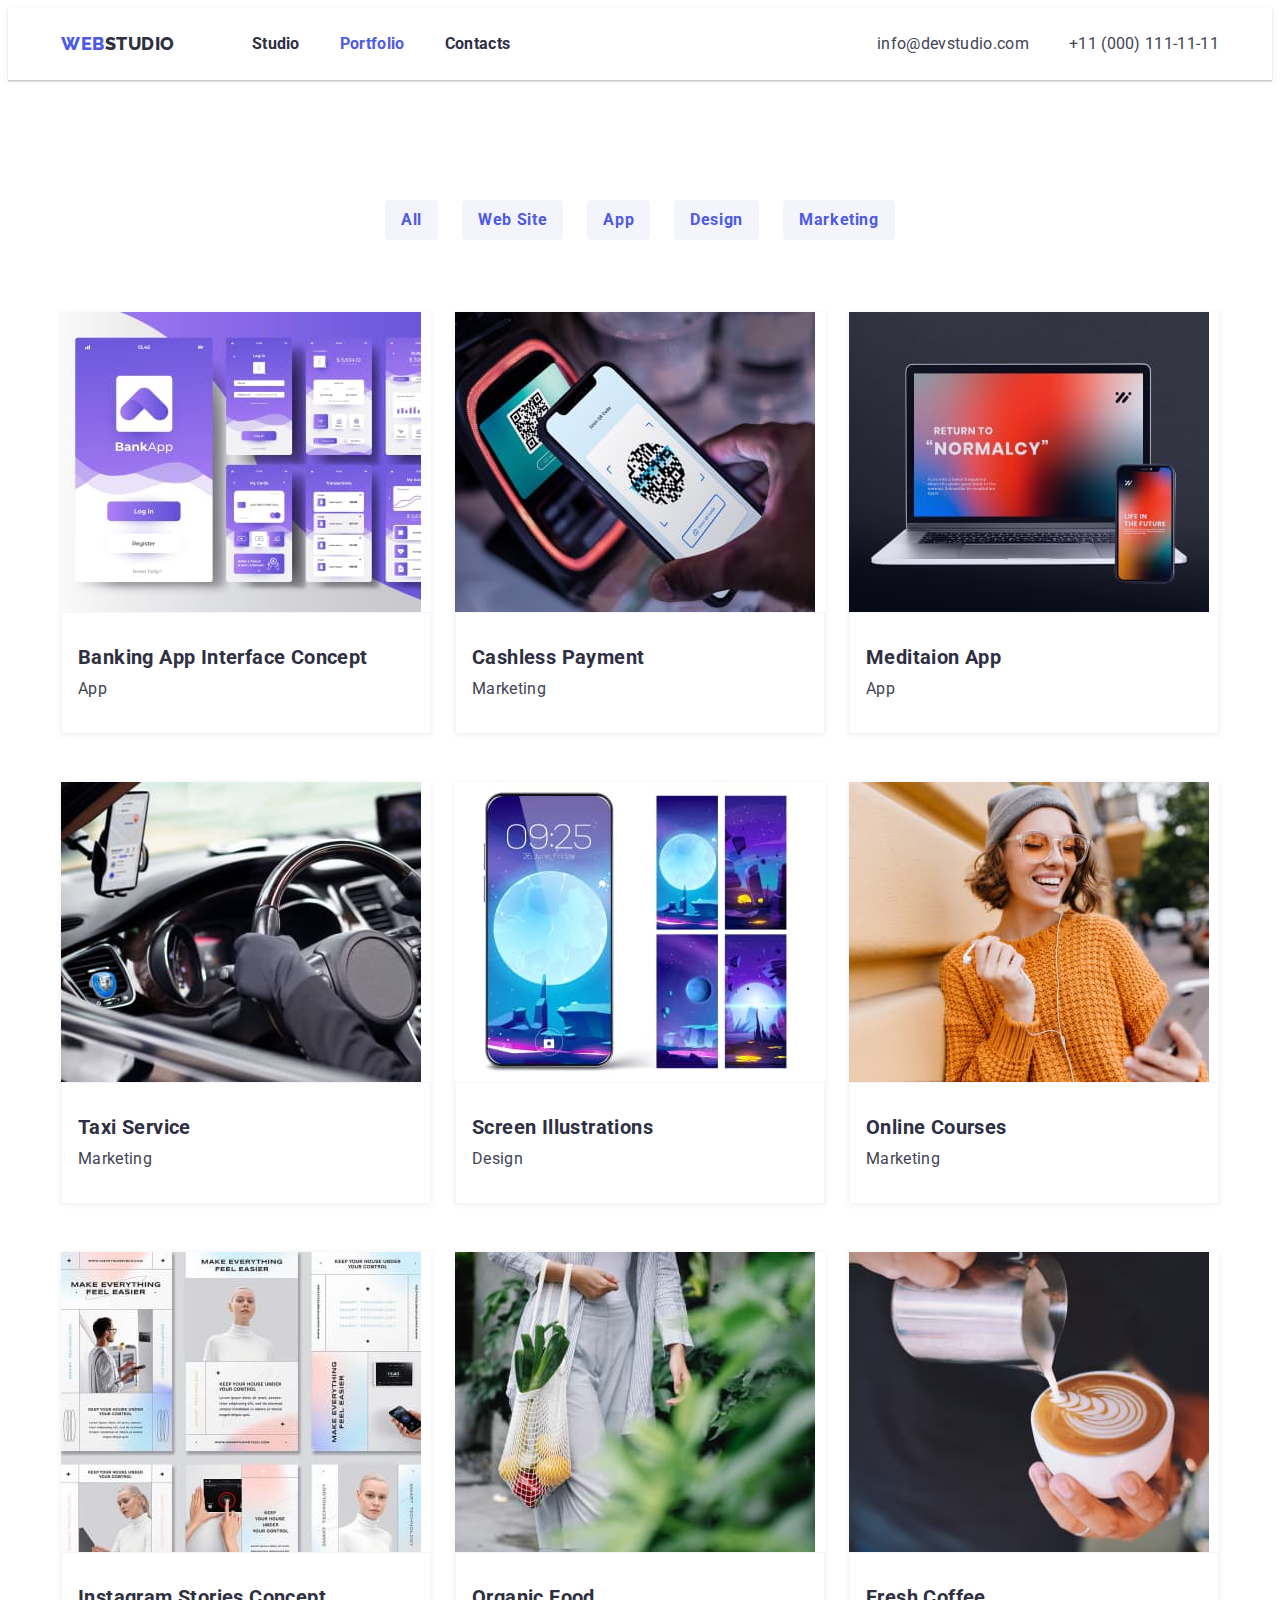
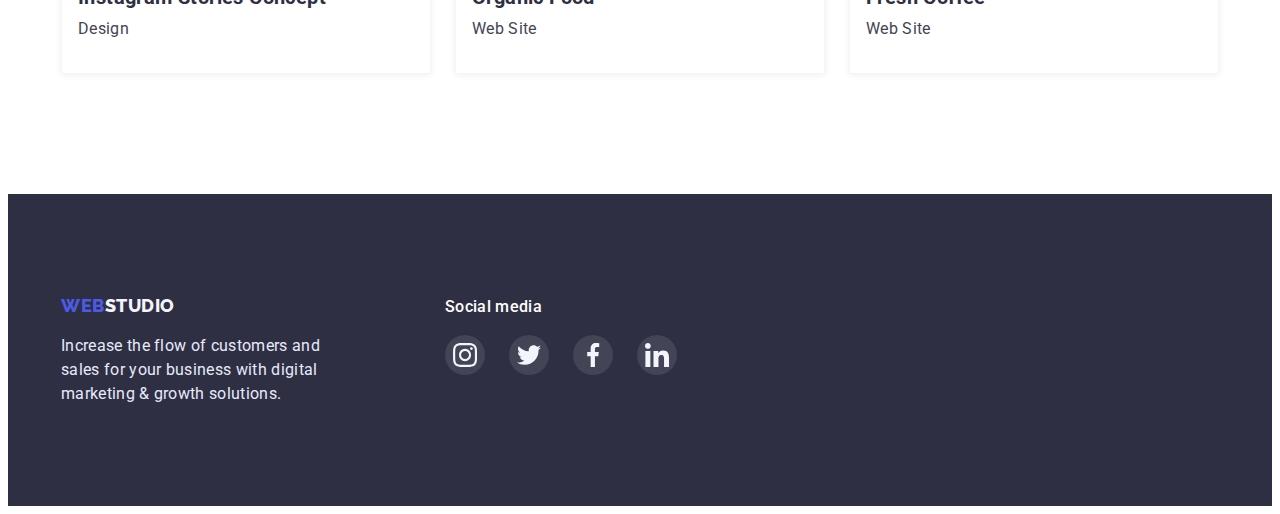
==== portfolio.html @ 8d8bf3c0 "Initial commit" ====
<!DOCTYPE html>
<html lang="en">
  <head>
    <meta charset="UTF-8" />
    <meta http-equiv="X-UA-Compatible" content="IE=edge" />
    <meta name="viewport" content="width=device-width, initial-scale=1.0" />
    <title>WebStudio</title>
    <link
      rel="stylesheet"
      href="https://cdnjs.cloudflare.com/ajax/libs/modern-normalize/1.1.0/modern-normalize.min.css"
      integrity="sha512-wpPYUAdjBVSE4KJnH1VR1HeZfpl1ub8YT/NKx4PuQ5NmX2tKuGu6U/JRp5y+Y8XG2tV+wKQpNHVUX03MfMFn9Q=="
      crossorigin="anonymous"
      referrerpolicy="no-referrer"
    />
    <link rel="preconnect" href="https://fonts.googleapis.com" />
    <link rel="preconnect" href="https://fonts.gstatic.com" crossorigin />
    <link
      href="https://fonts.googleapis.com/css2?family=Raleway:wght@700;800&family=Roboto:wght@400;500;700;900&display=swap"
      rel="stylesheet"
    />
    <link rel="stylesheet" href="./css/styles.css" />
  </head>
  <body>
    <header class="link header">
      <div class="container container-header">
        <nav class="nav-logo">
          <a class="link-logo" href="./index.html"
            >Web<span class="link-logo-color">Studio</span></a
          >
          <ul class="menu-nav">
            <li><a class="menu-link" href="./index.html">Studio</a></li>
            <li><a class="menu-link current" href="./portfolio.html">Portfolio</a></li>
            <li><a class="menu-link" href="">Contacts</a></li>
          </ul>
        </nav>
        <ul class="header-menu-contact">
          <li><a class="menu-contact" href="mailto:info@devstudio.com">info@devstudio.com</a></li>
          <li><a class="menu-contact" href="tel:+110001111111">+11 (000) 111-11-11</a></li>
        </ul>
      </div>
    </header>
    <main>
      <section class="section portfplio-main">
        <h1 class="visually-hidden">filtr</h1>
        <ul class="navigation-list">
          <li class="we-doing-list"><button class="link-filtr-btn" type="button">All</button></li>
          <li class="we-doing-list">
            <button class="link-filtr-btn" type="button">Web Site</button>
          </li>
          <li class="we-doing-list"><button class="link-filtr-btn" type="button">App</button></li>
          <li class="we-doing-list">
            <button class="link-filtr-btn" type="button">Design</button>
          </li>
          <li class="we-doing-list">
            <button class="link-filtr-btn" type="button">Marketing</button>
          </li>
        </ul>
        <div class="container">
          <ul class="card-set">
            <li class="card-set-list">
              <a class="card-set-link link" href="">
                <img
                  src="./images/portfolio/banking-app-interface-concept.jpg"
                  alt="banking app interface concept"
                  width="360"
                  height="300"
                />
                <div class="card-set-text">
                  <h3 class="subtitle">Banking App Interface Concept</h3>
                  <p class="subtitle-text">App</p>
                </div>
              </a>
            </li>
            <li class="card-set-list">
              <a class="card-set-link link" href="">
                <img
                  src="./images/portfolio/cashless-payment.jpg"
                  alt="payment by phone"
                  width="360"
                  height="300"
                />
                <div class="card-set-text">
                  <h3 class="subtitle">Cashless Payment</h3>
                  <p class="subtitle-text">Marketing</p>
                </div>
              </a>
            </li>
            <li class="card-set-list">
              <a class="card-set-link link" href="">
                <img
                  src="./images/portfolio/meditaion-app.jpg"
                  alt="laptop and phone"
                  width="360"
                  height="300"
                />
                <div class="card-set-text">
                  <h3 class="subtitle">Meditaion App</h3>
                  <p class="subtitle-text">App</p>
                </div>
              </a>
            </li>
            <li class="card-set-list">
              <a class="card-set-link link" href="">
                <img
                  src="./images/portfolio/taxi-service.jpg"
                  alt="car driver"
                  width="360"
                  height="300"
                />
                <div class="card-set-text">
                  <h3 class="subtitle">Taxi Service</h3>
                  <p class="subtitle-text">Marketing</p>
                </div>
              </a>
            </li>
            <li class="card-set-list">
              <a class="card-set-link link" href="">
                <img
                  src="./images/portfolio/screen-illustrations.jpg"
                  alt="Screen Illustrations phone"
                  width="360"
                  height="300"
                />
                <div class="card-set-text">
                  <h3 class="subtitle">Screen Illustrations</h3>
                  <p class="subtitle-text">Design</p>
                </div>
              </a>
            </li>
            <li class="card-set-list">
              <a class="card-set-link link" href="">
                <img
                  src="./images/portfolio/online-courses.jpg"
                  alt="happy girl"
                  width="360"
                  height="300"
                />
                <div class="card-set-text">
                  <h3 class="subtitle">Online Courses</h3>
                  <p class="subtitle-text">Marketing</p>
                </div>
              </a>
            </li>
            <li class="card-set-list">
              <a class="card-set-link link" href="">
                <img
                  src="./images/portfolio/instagram-stories-concept.jpg"
                  alt="instagram stories Illustrations"
                  width="360"
                  height="300"
                />
                <div class="card-set-text">
                  <h3 class="subtitle">Instagram Stories Concept</h3>
                  <p class="subtitle-text">Design</p>
                </div>
              </a>
            </li>
            <li class="card-set-list">
              <a class="card-set-link link" href="">
                <img
                  src="./images/portfolio/organic-food.jpg"
                  alt="organic vegetables"
                  width="360"
                  height="300"
                />
                <div class="card-set-text">
                  <h3 class="subtitle">Organic Food</h3>
                  <p class="subtitle-text">Web Site</p>
                </div>
              </a>
            </li>
            <li class="card-set-list">
              <a class="card-set-link link" href="">
                <img
                  src="./images/portfolio/fresh-coffee.jpg"
                  alt="cup of coffee"
                  width="360"
                  height="300"
                />
                <div class="card-set-text">
                  <h3 class="subtitle">Fresh Coffee</h3>
                  <p class="subtitle-text">Web Site</p>
                </div>
              </a>
            </li>
          </ul>
        </div>
      </section>
    </main>
    <footer class="link">
      <div class="container footer">
        <div class="footer-meta-left">
          <a class="link-logo" href="./index.html"
            >Web<span class="logo-color-footer">Studio</span></a
          >
          <p class="footer-text">
            Increase the flow of customers and sales for your business with digital marketing &
            growth solutions.
          </p>
        </div>
        <div class="footer-meta-right">
          <p class="social-text">Social media</p>
          <ul class="social-list">
            <li>
              <a class="social-link-footer" href="">
                <svg class="social-item" width="24" height="24">
                  <use href="./images/icon/symbol-defs.svg#icon-instagram"></use>
                </svg>
              </a>
            </li>
            <li>
              <a class="social-link-footer" href="">
                <svg class="social-item" width="24" height="24">
                  <use href="./images/icon/symbol-defs.svg#icon-twitter"></use>
                </svg>
              </a>
            </li>
            <li>
              <a class="social-link-footer" href="">
                <svg class="social-item" width="24" height="24">
                  <use href="./images/icon/symbol-defs.svg#icon-facebook"></use>
                </svg>
              </a>
            </li>
            <li>
              <a class="social-link-footer" href="">
                <svg class="social-item" width="24" height="24">
                  <use href="./images/icon/symbol-defs.svg#icon-linkedin"></use>
                </svg>
              </a>
            </li>
          </ul>
        </div>
      </div>
    </footer>
  </body>
</html>
---- css/styles.css ----
:root {
  --primary-color: #2e2f42;
  --secondary-color: #434455;
  --accent-color-logo: #4d5ae5;
  --accent-color-btn: #188ce8;
  --background-color: #2e2f42;
  --text-background-color: #ffffff;
  --second-logo-color: #2e2f42;
  --footer-logo-color: #f4f4fd;
  --text-background-color-footer: #e7e9fc;
  --background-focus-btn: #404bbf;
}
body {
  font-family: 'Roboto', sans-serif;
  color: var(--primary-color);
  background-color: var(--text-background-color);
  font-size: 16px;
  letter-spacing: 0.02em;
}

/* --------------     HEADER  &  FOOTER ----------------- */

.link-logo,
.menu-link {
  text-decoration: none;
}
.link-logo {
  font-family: 'Raleway', sans-serif;
  font-weight: 800;
  font-size: 18px;
  line-height: 1.33;
  letter-spacing: 0.03em;
  text-transform: uppercase;
  color: var(--accent-color-logo);
}
.link-logo-color {
  color: var(--second-logo-color);
}
.logo-color-footer {
  color: var(--footer-logo-color);
}
.menu-link {
  font-weight: 700;
  line-height: 1.5;
  color: var(--primary-color);

  display: block;
}
.menu-link:hover,
.menu-link:focus {
  color: var(--accent-color-logo);
}
.current {
  color: var(--accent-color-logo);
}
.menu-contact {
  text-decoration: none;
  color: var(--secondary-color);
  font-weight: 400;
  line-height: 1.5;
  padding-top: 24px;
  padding-bottom: 24px;
}
.menu-contact:hover,
.menu-contact:focus {
  color: var(--accent-color-logo);
}
footer {
  background-color: var(--background-color);
  padding: 100px 0;
}
.footer-text {
  color: var(--text-background-color-footer);
  line-height: 1.5;
  width: 264px;
  margin-top: 16px;
}
.container {
  width: 1158px;
  margin: 0 auto;
  padding: 0px 15px;
}
.container-header {
  padding-top: 24px;
  padding-bottom: 24px;
  display: flex;
}
.nav-logo {
  display: flex;
  align-items: center;
}
.menu-nav {
  display: flex;
  margin-left: 77px;
  gap: 40px;
}
.header-menu-contact {
  display: flex;
  gap: 40px;
  margin-left: auto;
}
.header {
  box-shadow: 0px 2px 1px rgba(46, 47, 66, 0.08), 0px 1px 1px rgba(46, 47, 66, 0.16),
    0px 1px 6px rgba(46, 47, 66, 0.08);
}
.footer {
  display: flex;
  align-items: baseline;
  /* width: 1158px;
  padding: 0px 15px; */
}
.social-text {
  color: var(--text-background-color);
  font-weight: 500;
  line-height: 1.5;
  letter-spacing: 0.02em;
  margin-bottom: 16px;
}
.footer-meta-right {
  margin-left: 120px;
}
.social-link-footer {
  display: flex;
  background-color: rgba(255, 255, 255, 0.1);
  width: 40px;
  height: 40px;
  border-radius: 50%;
  align-items: center;
  justify-content: center;
}
.social-link-footer:focus,
.social-link-footer:hover {
  background-color: #31d0aa;
  fill: currentColor;
  outline-color: rgba(255, 255, 255, 0.1);
}

/* -------------  STUDIO  ------------------*/

.primery-section {
  background-color: var(--background-color);
  color: var(--text-background-color);
  text-align: center;
  padding: 192px 0;
  max-width: 1440px;
  height: 603px;
  margin: 0 auto;
  background-image: linear-gradient(to right, rgba(46, 47, 66, 0.7), rgba(46, 47, 66, 0.7)),
    url(../images/people-office.jpg);
}
.primery-title {
  font-weight: 500;
  font-size: 56px;
  text-align: center;
  line-height: 1.07;
  letter-spacing: 0.02em;
  margin: 0 auto 48px auto;
  width: 492px;
}
.modal-btn {
  font-family: inherit;
  font-weight: 700;
  font-size: 16px;
  line-height: 1.19;
  border: none;
  border-radius: 4px;
  box-shadow: 0px 4px 4px rgba(0, 0, 0, 0.15);
  align-items: center;
  justify-content: center;
  letter-spacing: 0.04em;
  background: var(--accent-color-logo);
  cursor: pointer;
  color: var(--text-background-color);
  padding: 16px 32px;
  margin: 0 auto;
}
.modal-btn:hover,
.modal-btn:focus {
  background-color: var(--accent-color-logo);
  box-shadow: 0px 1px 6px rgba(46, 47, 66, 0.08), 0px 1px 1px rgba(46, 47, 66, 0.16),
    0px 2px 1px rgba(46, 47, 66, 0.08);
  border-radius: 4px;
}
.visually-hidden {
  position: absolute;
  white-space: nowrap;
  width: 1px;
  height: 1px;
  overflow: hidden;
  border: 0;
  padding: 0;
  clip: rect(0 0 0 0);
  clip-path: inset(50%);
  margin: -1px;
}
.subtitle {
  font-weight: 700;
  font-size: 20px;
  line-height: 1.2;
  letter-spacing: 0.02em;
  margin-bottom: 8px;
  color: var(--second-logo-color);
}
.subtitle-text {
  line-height: 1.5;
  color: var(--secondary-color);
}
.advantages {
  width: 1158px;
  margin: 0 auto;
  display: flex;
}
.advantages-list:not(:last-child) {
  margin-right: 24px;
}
.icon-block {
  display: flex;
  align-items: center;
  justify-content: center;
  height: 112px;
  margin-bottom: 8px;
  background-color: var(--footer-logo-color);
}
.icon-list {
  width: 64px;
  height: 64px;
}
.title {
  font-weight: 700;
  font-size: 36px;
  line-height: 1.11;
  letter-spacing: 0.02em;
  text-align: center;
  text-transform: capitalize;
  justify-content: center;
  margin-bottom: 72px;
}
.section-we-doing {
  padding-bottom: 120px;
}
.container-we-doing {
  display: block;
  justify-content: center;
}
.we-doing {
  width: 1128px;
  margin: 0 auto;
  display: flex;
}
.we-doing-list:not(:last-child) {
  margin-right: 24px;
}
.card-text {
  padding: 32px 0;
  justify-content: center;
}
.fone {
  background-color: var(--footer-logo-color);
}
.fone-item {
  background-color: var(--text-background-color);
  box-shadow: 0px 1px 6px rgba(46, 47, 66, 0.08), 0px 1px 1px rgba(46, 47, 66, 0.16),
    0px 2px 1px rgba(46, 47, 66, 0.08);
  border-radius: 0px 0px 4px 4px;
}
.container-our-team {
  display: block;
  text-align: center;
}
.section {
  padding-top: 120px;
  padding-bottom: 120px;
}
.social-list {
  display: flex;
  align-items: center;
  justify-content: center;
  gap: 24px;
}
.social-list-our-team {
  margin-top: 8px;
}
.soc-link {
  display: flex;
  background-color: var(--accent-color-logo);
  width: 40px;
  height: 40px;
  border-radius: 50%;
  align-items: center;
  justify-content: center;
}
.social-item {
  color: var(--footer-logo-color);
  fill: currentColor;
}
.soc-link:focus,
.soc-link:hover {
  background-color: var(--accent-color-btn);
  fill: currentColor;
  outline-color: var(--accent-color-btn);
}
.customers-list {
  display: flex;
  align-items: center;
  justify-content: center;
  gap: 24px;
}

.block-customer {
  display: flex;
  color: #8e8f99;
  align-items: center;
  justify-content: center;
  width: 168px;
  height: 88px;
  outline: 1px solid currentColor;
  border-radius: 4px;
}
.customers-item {
  fill: currentColor;
}
.block-customer:hover,
.block-customer:focus {
  color: var(--accent-color-logo);
}
h1,
h2,
h3,
h4,
h5,
h6,
p {
  margin: 0;
}
img {
  display: block;
  max-width: 100%;
  height: auto;
}
button {
  display: block;
  cursor: pointer;
  border: none;
  border-radius: 4px;
}
ul,
ol {
  list-style: none;
  padding-left: 0;
  margin: 0;
}
.link {
  text-decoration: none;
}

/* ------------  portfolio   ----------*/

.link-filtr-btn {
  font-family: inherit;
  font-style: inherit;
  font-weight: 700;
  font-size: 16px;
  line-height: 1.5;
  border-radius: 4px;
  display: flex;
  align-items: center;
  justify-content: center;
  letter-spacing: 0.04em;
  background: var(--footer-logo-color);
  cursor: pointer;
  padding: 8px 16px;
  color: var(--accent-color-logo);
}
.link-filtr-btn:hover,
.link-filtr-btn:focus {
  background-color: var(--accent-color-logo);
  color: var(--text-background-color);
  box-shadow: 0px 3px 1px rgba(0, 0, 0, 0.1), 0px 2px 1px rgba(0, 0, 0, 0.08),
    0px 2px 2px rgba(0, 0, 0, 0.12);
}
.navigation-list {
  margin-bottom: 72px;
  justify-content: center;
  display: flex;
}
.card-set {
  display: flex;
  flex-wrap: wrap;
  column-gap: 24px;
  row-gap: 48px;
}
.card-set-list {
  flex-basis: calc((100% - 48px) / 3);
  box-shadow: 0px 1px 6px rgba(46, 47, 66, 0.08);
}
.card-set-link {
  display: block;
}
.card-set-link:hover,
.card-set-link:focus {
  box-shadow: 0px 1px 6px rgba(46, 47, 66, 0.08), 0px 1px 1px rgba(46, 47, 66, 0.16),
    0px 2px 1px rgba(46, 47, 66, 0.08);
}
.card-set-text {
  padding: 32px 16px;
  border: 0.5px solid var(--footer-logo-color);
}
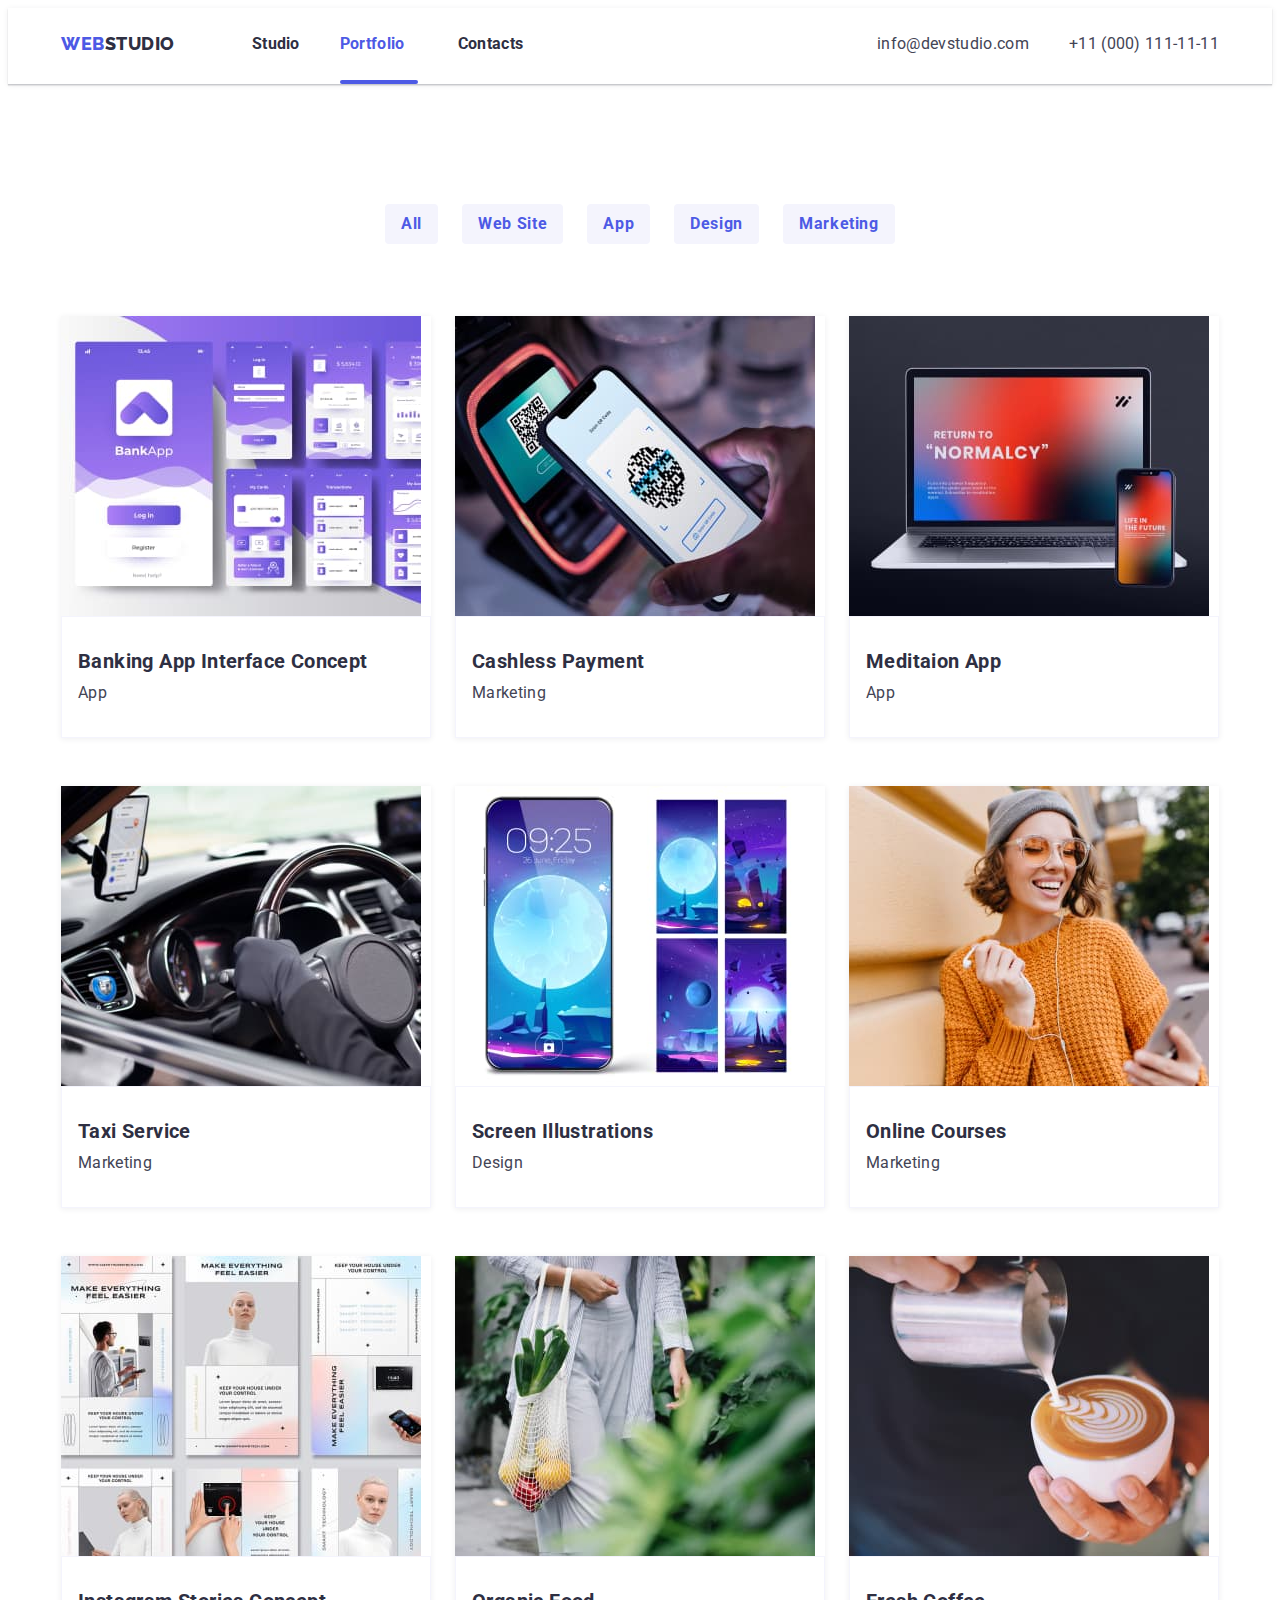
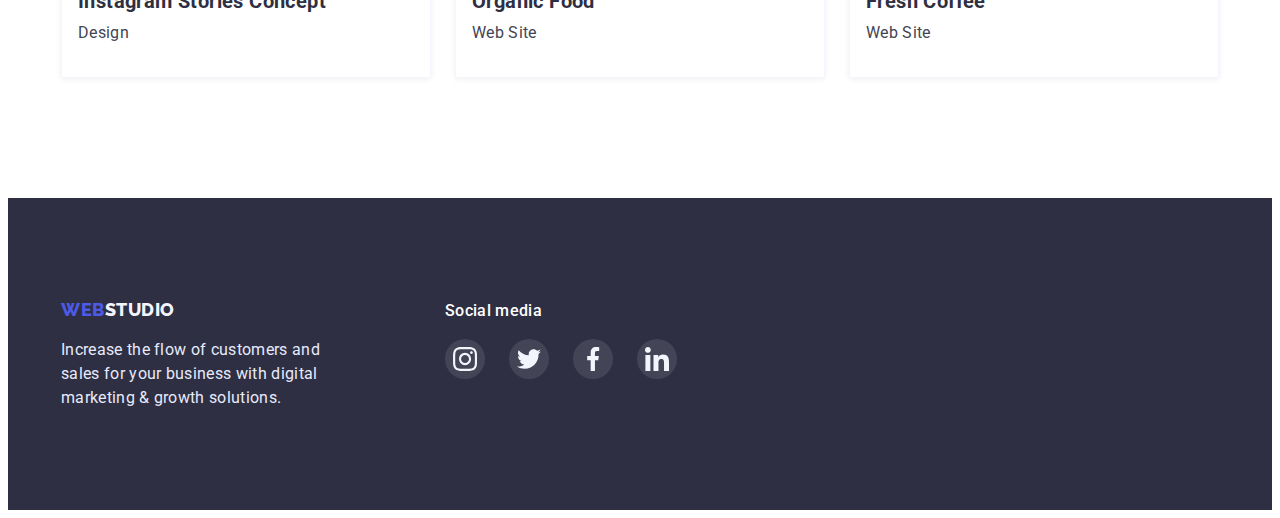
==== commit 8dedae21: "add-current" ====
--- a/portfolio.html
+++ b/portfolio.html
@@ -59,12 +59,18 @@
           <ul class="card-set">
             <li class="card-set-list">
               <a class="card-set-link link" href="">
-                <img
-                  src="./images/portfolio/banking-app-interface-concept.jpg"
-                  alt="banking app interface concept"
-                  width="360"
-                  height="300"
-                />
+                <div class="card-thumb">
+                  <img
+                    src="./images/portfolio/banking-app-interface-concept.jpg"
+                    alt="banking app interface concept"
+                    width="360"
+                    height="300"
+                  />
+                  <p class="text-overlay">
+                    14 Stylish and User-Friendly App Design Concepts · Task Manager App · Calorie
+                    Tracker App · Exotic Fruit Ecommerce App · Cloud Storage App
+                  </p>
+                </div>
                 <div class="card-set-text">
                   <h3 class="subtitle">Banking App Interface Concept</h3>
                   <p class="subtitle-text">App</p>
@@ -73,12 +79,18 @@
             </li>
             <li class="card-set-list">
               <a class="card-set-link link" href="">
-                <img
-                  src="./images/portfolio/cashless-payment.jpg"
-                  alt="payment by phone"
-                  width="360"
-                  height="300"
-                />
+                <div class="card-thumb">
+                  <img
+                    src="./images/portfolio/cashless-payment.jpg"
+                    alt="payment by phone"
+                    width="360"
+                    height="300"
+                  />
+                  <p class="text-overlay">
+                    14 Stylish and User-Friendly App Design Concepts · Task Manager App · Calorie
+                    Tracker App · Exotic Fruit Ecommerce App · Cloud Storage App
+                  </p>
+                </div>
                 <div class="card-set-text">
                   <h3 class="subtitle">Cashless Payment</h3>
                   <p class="subtitle-text">Marketing</p>
@@ -87,12 +99,18 @@
             </li>
             <li class="card-set-list">
               <a class="card-set-link link" href="">
-                <img
-                  src="./images/portfolio/meditaion-app.jpg"
-                  alt="laptop and phone"
-                  width="360"
-                  height="300"
-                />
+                <div class="card-thumb">
+                  <img
+                    src="./images/portfolio/meditaion-app.jpg"
+                    alt="laptop and phone"
+                    width="360"
+                    height="300"
+                  />
+                  <p class="text-overlay">
+                    14 Stylish and User-Friendly App Design Concepts · Task Manager App · Calorie
+                    Tracker App · Exotic Fruit Ecommerce App · Cloud Storage App
+                  </p>
+                </div>
                 <div class="card-set-text">
                   <h3 class="subtitle">Meditaion App</h3>
                   <p class="subtitle-text">App</p>
@@ -101,12 +119,18 @@
             </li>
             <li class="card-set-list">
               <a class="card-set-link link" href="">
-                <img
-                  src="./images/portfolio/taxi-service.jpg"
-                  alt="car driver"
-                  width="360"
-                  height="300"
-                />
+                <div class="card-thumb">
+                  <img
+                    src="./images/portfolio/taxi-service.jpg"
+                    alt="car driver"
+                    width="360"
+                    height="300"
+                  />
+                  <p class="text-overlay">
+                    14 Stylish and User-Friendly App Design Concepts · Task Manager App · Calorie
+                    Tracker App · Exotic Fruit Ecommerce App · Cloud Storage App
+                  </p>
+                </div>
                 <div class="card-set-text">
                   <h3 class="subtitle">Taxi Service</h3>
                   <p class="subtitle-text">Marketing</p>
@@ -115,12 +139,18 @@
             </li>
             <li class="card-set-list">
               <a class="card-set-link link" href="">
-                <img
-                  src="./images/portfolio/screen-illustrations.jpg"
-                  alt="Screen Illustrations phone"
-                  width="360"
-                  height="300"
-                />
+                <div class="card-thumb">
+                  <img
+                    src="./images/portfolio/screen-illustrations.jpg"
+                    alt="Screen Illustrations phone"
+                    width="360"
+                    height="300"
+                  />
+                  <p class="text-overlay">
+                    14 Stylish and User-Friendly App Design Concepts · Task Manager App · Calorie
+                    Tracker App · Exotic Fruit Ecommerce App · Cloud Storage App
+                  </p>
+                </div>
                 <div class="card-set-text">
                   <h3 class="subtitle">Screen Illustrations</h3>
                   <p class="subtitle-text">Design</p>
@@ -129,12 +159,18 @@
             </li>
             <li class="card-set-list">
               <a class="card-set-link link" href="">
-                <img
-                  src="./images/portfolio/online-courses.jpg"
-                  alt="happy girl"
-                  width="360"
-                  height="300"
-                />
+                <div class="card-thumb">
+                  <img
+                    src="./images/portfolio/online-courses.jpg"
+                    alt="happy girl"
+                    width="360"
+                    height="300"
+                  />
+                  <p class="text-overlay">
+                    14 Stylish and User-Friendly App Design Concepts · Task Manager App · Calorie
+                    Tracker App · Exotic Fruit Ecommerce App · Cloud Storage App
+                  </p>
+                </div>
                 <div class="card-set-text">
                   <h3 class="subtitle">Online Courses</h3>
                   <p class="subtitle-text">Marketing</p>
@@ -143,12 +179,18 @@
             </li>
             <li class="card-set-list">
               <a class="card-set-link link" href="">
-                <img
-                  src="./images/portfolio/instagram-stories-concept.jpg"
-                  alt="instagram stories Illustrations"
-                  width="360"
-                  height="300"
-                />
+                <div class="card-thumb">
+                  <img
+                    src="./images/portfolio/instagram-stories-concept.jpg"
+                    alt="instagram stories Illustrations"
+                    width="360"
+                    height="300"
+                  />
+                  <p class="text-overlay">
+                    14 Stylish and User-Friendly App Design Concepts · Task Manager App · Calorie
+                    Tracker App · Exotic Fruit Ecommerce App · Cloud Storage App
+                  </p>
+                </div>
                 <div class="card-set-text">
                   <h3 class="subtitle">Instagram Stories Concept</h3>
                   <p class="subtitle-text">Design</p>
@@ -157,12 +199,18 @@
             </li>
             <li class="card-set-list">
               <a class="card-set-link link" href="">
-                <img
-                  src="./images/portfolio/organic-food.jpg"
-                  alt="organic vegetables"
-                  width="360"
-                  height="300"
-                />
+                <div class="card-thumb">
+                  <img
+                    src="./images/portfolio/organic-food.jpg"
+                    alt="organic vegetables"
+                    width="360"
+                    height="300"
+                  />
+                  <p class="text-overlay">
+                    14 Stylish and User-Friendly App Design Concepts · Task Manager App · Calorie
+                    Tracker App · Exotic Fruit Ecommerce App · Cloud Storage App
+                  </p>
+                </div>
                 <div class="card-set-text">
                   <h3 class="subtitle">Organic Food</h3>
                   <p class="subtitle-text">Web Site</p>
@@ -171,12 +219,18 @@
             </li>
             <li class="card-set-list">
               <a class="card-set-link link" href="">
-                <img
-                  src="./images/portfolio/fresh-coffee.jpg"
-                  alt="cup of coffee"
-                  width="360"
-                  height="300"
-                />
+                <div class="card-thumb">
+                  <img
+                    src="./images/portfolio/fresh-coffee.jpg"
+                    alt="cup of coffee"
+                    width="360"
+                    height="300"
+                  />
+                  <p class="text-overlay">
+                    14 Stylish and User-Friendly App Design Concepts · Task Manager App · Calorie
+                    Tracker App · Exotic Fruit Ecommerce App · Cloud Storage App
+                  </p>
+                </div>
                 <div class="card-set-text">
                   <h3 class="subtitle">Fresh Coffee</h3>
                   <p class="subtitle-text">Web Site</p>
--- a/css/styles.css
+++ b/css/styles.css
@@ -53,6 +53,15 @@
 .current {
   color: var(--accent-color-logo);
 }
+.current::after {
+  display: block;
+  width: 78px;
+  height: 4px;
+  border-radius: 2px;
+  margin-top: 24px;
+  background-color: var(--accent-color-logo);
+  content: '';
+}
 .menu-contact {
   text-decoration: none;
   color: var(--secondary-color);
@@ -82,12 +91,12 @@
 }
 .container-header {
   padding-top: 24px;
-  padding-bottom: 24px;
+  /* padding-bottom: 24px; */
   display: flex;
 }
 .nav-logo {
   display: flex;
-  align-items: center;
+  /* align-items: center; */
 }
 .menu-nav {
   display: flex;
@@ -405,3 +414,35 @@
   padding: 32px 16px;
   border: 0.5px solid var(--footer-logo-color);
 }
+/* ------position------ */
+
+.card-thumb {
+  position: relative;
+}
+.card-thumb::before {
+  display: inline-block;
+  position: absolute;
+  content: '';
+  bottom: 0;
+  right: 0;
+  width: 100%;
+  height: 100%;
+  background-color: var(--accent-color-logo);
+  background-blend-mode: soft-light;
+  opacity: 0;
+}
+.card-thumb:hover::before {
+  opacity: 1;
+}
+.text-overlay {
+  padding: 40px 32px 164px;
+  position: absolute;
+  top: 0;
+  left: 0;
+  opacity: 0;
+  line-height: 1.5;
+  color: var(--footer-logo-color);
+}
+.card-set-link:hover .text-overlay {
+  opacity: 1;
+}
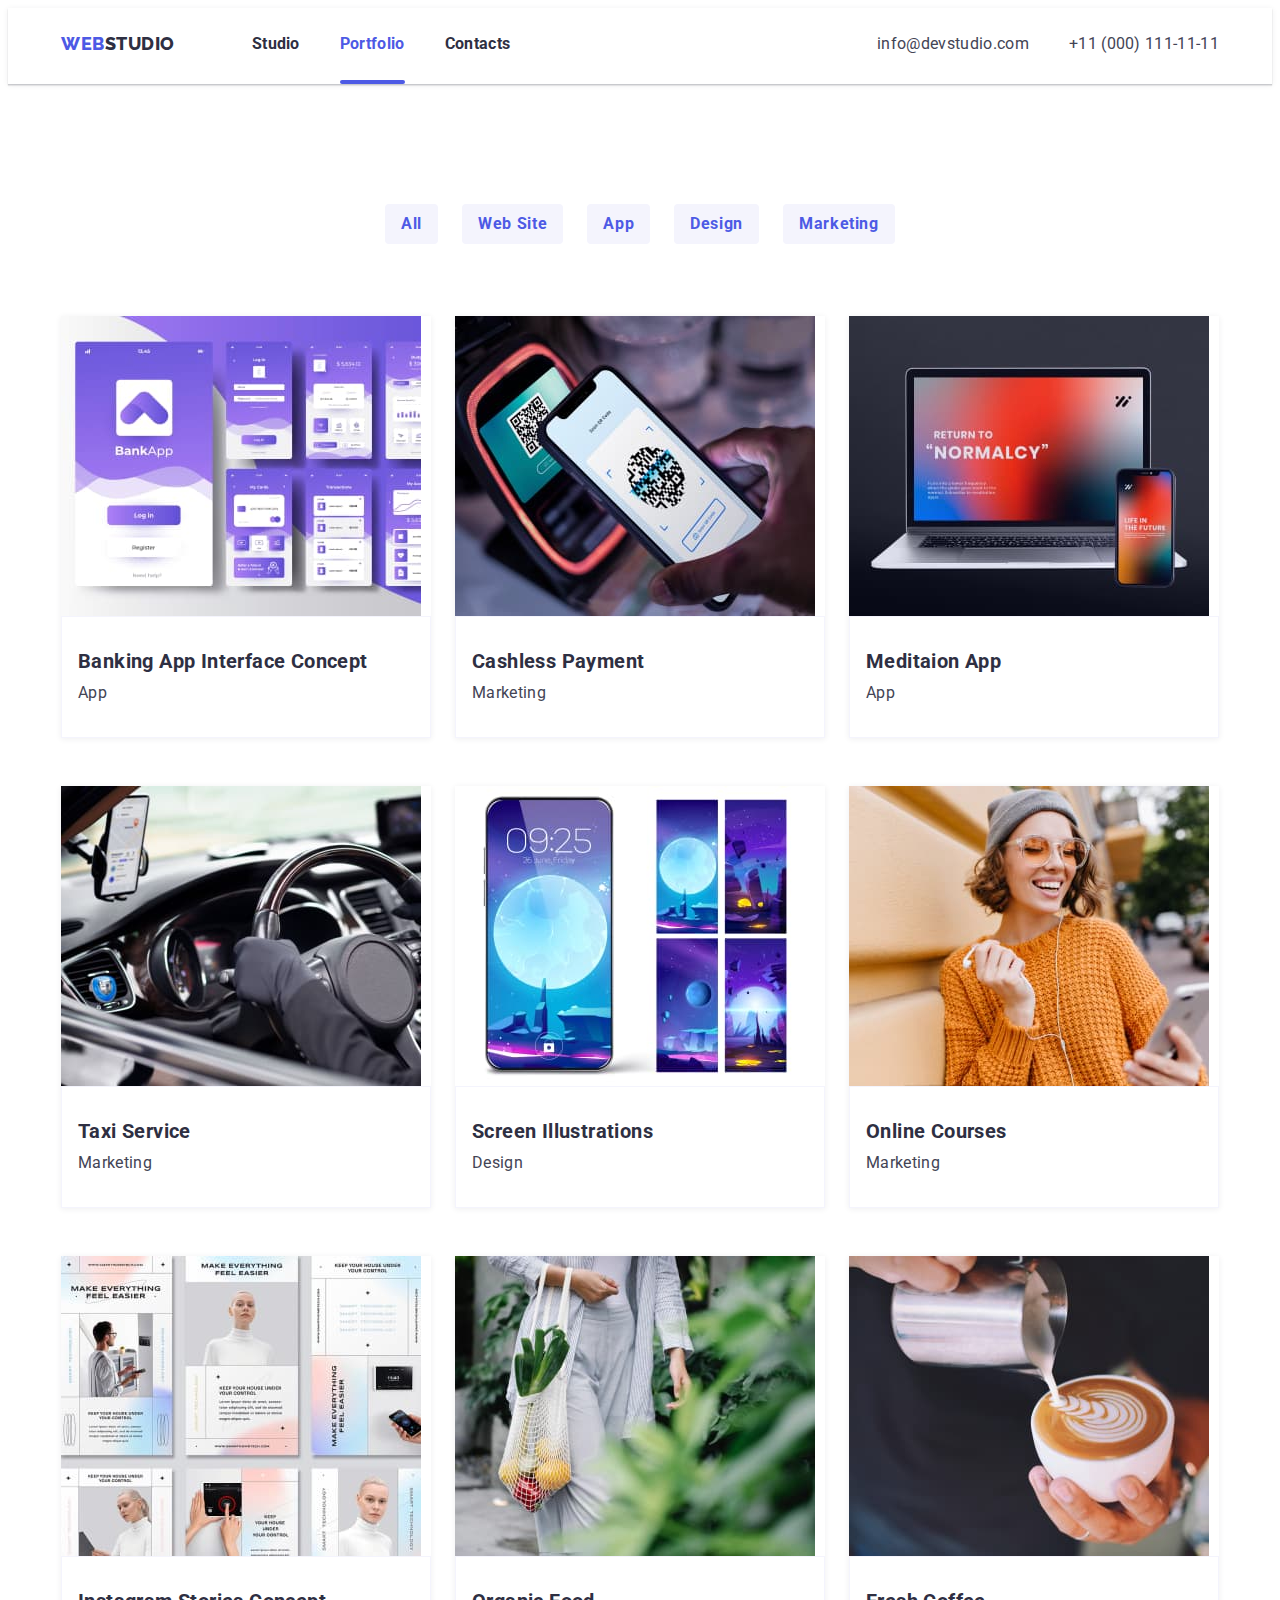
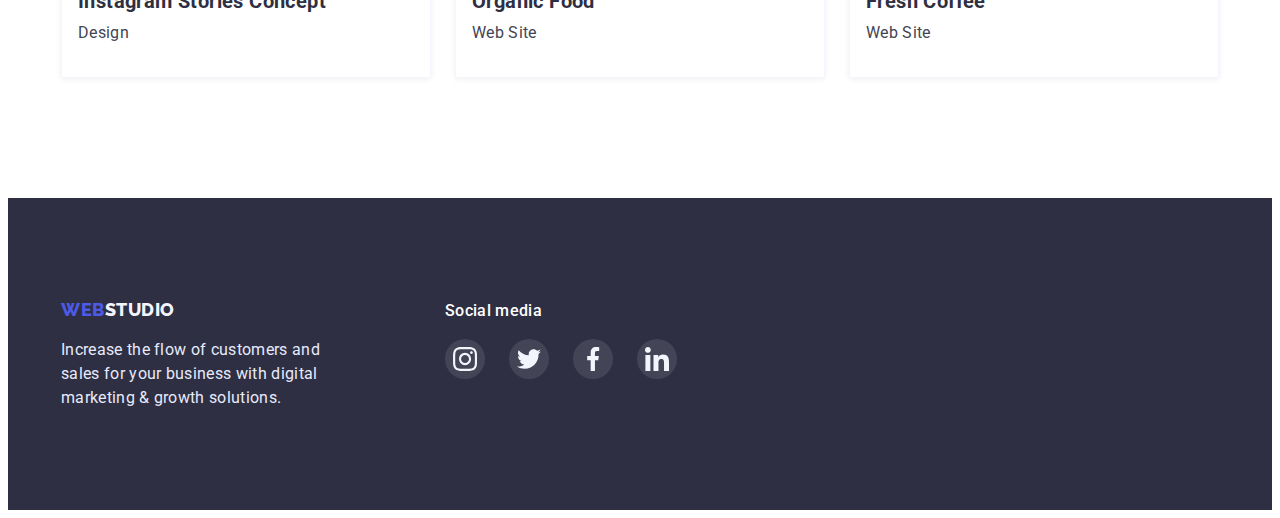
==== commit c63d38da: "portfolio-finish" ====
--- a/portfolio.html
+++ b/portfolio.html
@@ -66,10 +66,12 @@
                     width="360"
                     height="300"
                   />
-                  <p class="text-overlay">
-                    14 Stylish and User-Friendly App Design Concepts · Task Manager App · Calorie
-                    Tracker App · Exotic Fruit Ecommerce App · Cloud Storage App
-                  </p>
+                  <div class="card-overlay">
+                    <p class="text-overlay">
+                      14 Stylish and User-Friendly App Design Concepts · Task Manager App · Calorie
+                      Tracker App · Exotic Fruit Ecommerce App · Cloud Storage App
+                    </p>
+                  </div>
                 </div>
                 <div class="card-set-text">
                   <h3 class="subtitle">Banking App Interface Concept</h3>
@@ -86,10 +88,12 @@
                     width="360"
                     height="300"
                   />
-                  <p class="text-overlay">
-                    14 Stylish and User-Friendly App Design Concepts · Task Manager App · Calorie
-                    Tracker App · Exotic Fruit Ecommerce App · Cloud Storage App
-                  </p>
+                  <div class="card-overlay">
+                    <p class="text-overlay">
+                      14 Stylish and User-Friendly App Design Concepts · Task Manager App · Calorie
+                      Tracker App · Exotic Fruit Ecommerce App · Cloud Storage App
+                    </p>
+                  </div>
                 </div>
                 <div class="card-set-text">
                   <h3 class="subtitle">Cashless Payment</h3>
@@ -106,10 +110,12 @@
                     width="360"
                     height="300"
                   />
-                  <p class="text-overlay">
-                    14 Stylish and User-Friendly App Design Concepts · Task Manager App · Calorie
-                    Tracker App · Exotic Fruit Ecommerce App · Cloud Storage App
-                  </p>
+                  <div class="card-overlay">
+                    <p class="text-overlay">
+                      14 Stylish and User-Friendly App Design Concepts · Task Manager App · Calorie
+                      Tracker App · Exotic Fruit Ecommerce App · Cloud Storage App
+                    </p>
+                  </div>
                 </div>
                 <div class="card-set-text">
                   <h3 class="subtitle">Meditaion App</h3>
@@ -126,10 +132,12 @@
                     width="360"
                     height="300"
                   />
-                  <p class="text-overlay">
-                    14 Stylish and User-Friendly App Design Concepts · Task Manager App · Calorie
-                    Tracker App · Exotic Fruit Ecommerce App · Cloud Storage App
-                  </p>
+                  <div class="card-overlay">
+                    <p class="text-overlay">
+                      14 Stylish and User-Friendly App Design Concepts · Task Manager App · Calorie
+                      Tracker App · Exotic Fruit Ecommerce App · Cloud Storage App
+                    </p>
+                  </div>
                 </div>
                 <div class="card-set-text">
                   <h3 class="subtitle">Taxi Service</h3>
@@ -146,10 +154,12 @@
                     width="360"
                     height="300"
                   />
-                  <p class="text-overlay">
-                    14 Stylish and User-Friendly App Design Concepts · Task Manager App · Calorie
-                    Tracker App · Exotic Fruit Ecommerce App · Cloud Storage App
-                  </p>
+                  <div class="card-overlay">
+                    <p class="text-overlay">
+                      14 Stylish and User-Friendly App Design Concepts · Task Manager App · Calorie
+                      Tracker App · Exotic Fruit Ecommerce App · Cloud Storage App
+                    </p>
+                  </div>
                 </div>
                 <div class="card-set-text">
                   <h3 class="subtitle">Screen Illustrations</h3>
@@ -166,10 +176,12 @@
                     width="360"
                     height="300"
                   />
-                  <p class="text-overlay">
-                    14 Stylish and User-Friendly App Design Concepts · Task Manager App · Calorie
-                    Tracker App · Exotic Fruit Ecommerce App · Cloud Storage App
-                  </p>
+                  <div class="card-overlay">
+                    <p class="text-overlay">
+                      14 Stylish and User-Friendly App Design Concepts · Task Manager App · Calorie
+                      Tracker App · Exotic Fruit Ecommerce App · Cloud Storage App
+                    </p>
+                  </div>
                 </div>
                 <div class="card-set-text">
                   <h3 class="subtitle">Online Courses</h3>
@@ -186,10 +198,12 @@
                     width="360"
                     height="300"
                   />
-                  <p class="text-overlay">
-                    14 Stylish and User-Friendly App Design Concepts · Task Manager App · Calorie
-                    Tracker App · Exotic Fruit Ecommerce App · Cloud Storage App
-                  </p>
+                  <div class="card-overlay">
+                    <p class="text-overlay">
+                      14 Stylish and User-Friendly App Design Concepts · Task Manager App · Calorie
+                      Tracker App · Exotic Fruit Ecommerce App · Cloud Storage App
+                    </p>
+                  </div>
                 </div>
                 <div class="card-set-text">
                   <h3 class="subtitle">Instagram Stories Concept</h3>
@@ -206,10 +220,12 @@
                     width="360"
                     height="300"
                   />
-                  <p class="text-overlay">
-                    14 Stylish and User-Friendly App Design Concepts · Task Manager App · Calorie
-                    Tracker App · Exotic Fruit Ecommerce App · Cloud Storage App
-                  </p>
+                  <div class="card-overlay">
+                    <p class="text-overlay">
+                      14 Stylish and User-Friendly App Design Concepts · Task Manager App · Calorie
+                      Tracker App · Exotic Fruit Ecommerce App · Cloud Storage App
+                    </p>
+                  </div>
                 </div>
                 <div class="card-set-text">
                   <h3 class="subtitle">Organic Food</h3>
@@ -226,10 +242,12 @@
                     width="360"
                     height="300"
                   />
-                  <p class="text-overlay">
-                    14 Stylish and User-Friendly App Design Concepts · Task Manager App · Calorie
-                    Tracker App · Exotic Fruit Ecommerce App · Cloud Storage App
-                  </p>
+                  <div class="card-overlay">
+                    <p class="text-overlay">
+                      14 Stylish and User-Friendly App Design Concepts · Task Manager App · Calorie
+                      Tracker App · Exotic Fruit Ecommerce App · Cloud Storage App
+                    </p>
+                  </div>
                 </div>
                 <div class="card-set-text">
                   <h3 class="subtitle">Fresh Coffee</h3>
--- a/css/styles.css
+++ b/css/styles.css
@@ -9,6 +9,7 @@
   --footer-logo-color: #f4f4fd;
   --text-background-color-footer: #e7e9fc;
   --background-focus-btn: #404bbf;
+  --cubic-bezier: cubic-bezier(0.4, 0, 0.2, 1);
 }
 body {
   font-family: 'Roboto', sans-serif;
@@ -43,8 +44,8 @@
   font-weight: 700;
   line-height: 1.5;
   color: var(--primary-color);
-
-  display: block;
+  display: block;
+  transition: color 250ms var(--cubic-bezier);
 }
 .menu-link:hover,
 .menu-link:focus {
@@ -55,12 +56,13 @@
 }
 .current::after {
   display: block;
-  width: 78px;
+  width: 100%;
   height: 4px;
   border-radius: 2px;
   margin-top: 24px;
   background-color: var(--accent-color-logo);
   content: '';
+  /* transform: translateX(-7px); */
 }
 .menu-contact {
   text-decoration: none;
@@ -69,6 +71,7 @@
   line-height: 1.5;
   padding-top: 24px;
   padding-bottom: 24px;
+  transition: color 250ms var(--cubic-bezier);
 }
 .menu-contact:hover,
 .menu-contact:focus {
@@ -136,6 +139,7 @@
   border-radius: 50%;
   align-items: center;
   justify-content: center;
+  transition: background-color 250ms var(--cubic-bezier);
 }
 .social-link-footer:focus,
 .social-link-footer:hover {
@@ -174,21 +178,22 @@
   border: none;
   border-radius: 4px;
   box-shadow: 0px 4px 4px rgba(0, 0, 0, 0.15);
-  align-items: center;
-  justify-content: center;
+  /* align-items: center;
+  justify-content: center; */
   letter-spacing: 0.04em;
   background: var(--accent-color-logo);
   cursor: pointer;
   color: var(--text-background-color);
   padding: 16px 32px;
   margin: 0 auto;
+  transition: background-color 250ms var(--cubic-bezier), box-shadow 250ms var(--cubic-bezier);
 }
 .modal-btn:hover,
 .modal-btn:focus {
   background-color: var(--accent-color-logo);
   box-shadow: 0px 1px 6px rgba(46, 47, 66, 0.08), 0px 1px 1px rgba(46, 47, 66, 0.16),
     0px 2px 1px rgba(46, 47, 66, 0.08);
-  border-radius: 4px;
+  /* border-radius: 4px; */
 }
 .visually-hidden {
   position: absolute;
@@ -297,10 +302,7 @@
   border-radius: 50%;
   align-items: center;
   justify-content: center;
-}
-.social-item {
-  color: var(--footer-logo-color);
-  fill: currentColor;
+  transition: background-color 250ms var(--cubic-bezier);
 }
 .soc-link:focus,
 .soc-link:hover {
@@ -308,13 +310,19 @@
   fill: currentColor;
   outline-color: var(--accent-color-btn);
 }
+.social-item {
+  color: var(--footer-logo-color);
+  fill: currentColor;
+}
 .customers-list {
   display: flex;
   align-items: center;
   justify-content: center;
   gap: 24px;
 }
-
+.customers-item {
+  fill: currentColor;
+}
 .block-customer {
   display: flex;
   color: #8e8f99;
@@ -324,9 +332,7 @@
   height: 88px;
   outline: 1px solid currentColor;
   border-radius: 4px;
-}
-.customers-item {
-  fill: currentColor;
+  transition: color 250ms var(--cubic-bezier);
 }
 .block-customer:hover,
 .block-customer:focus {
@@ -379,6 +385,8 @@
   cursor: pointer;
   padding: 8px 16px;
   color: var(--accent-color-logo);
+  transition: background-color 250ms var(--cubic-bezier), color 250ms var(--cubic-bezier),
+    box-shadow 250ms var(--cubic-bezier);
 }
 .link-filtr-btn:hover,
 .link-filtr-btn:focus {
@@ -404,6 +412,7 @@
 }
 .card-set-link {
   display: block;
+  transition: box-shadow 250ms var(--cubic-bezier);
 }
 .card-set-link:hover,
 .card-set-link:focus {
@@ -414,35 +423,32 @@
   padding: 32px 16px;
   border: 0.5px solid var(--footer-logo-color);
 }
-/* ------position------ */
+/* ------positioning for portfolio------ */
 
 .card-thumb {
   position: relative;
-}
-.card-thumb::before {
-  display: inline-block;
+  overflow: hidden;
+}
+.card-overlay {
   position: absolute;
-  content: '';
   bottom: 0;
   right: 0;
   width: 100%;
   height: 100%;
   background-color: var(--accent-color-logo);
   background-blend-mode: soft-light;
-  opacity: 0;
-}
-.card-thumb:hover::before {
-  opacity: 1;
+  transform: translatey(100%);
+  transition: transform 250ms var(--cubic-bezier);
 }
 .text-overlay {
   padding: 40px 32px 164px;
   position: absolute;
   top: 0;
   left: 0;
-  opacity: 0;
   line-height: 1.5;
   color: var(--footer-logo-color);
 }
-.card-set-link:hover .text-overlay {
-  opacity: 1;
-}
+.card-set-link:hover .card-overlay,
+.card-set-link:focus .card-overlay {
+  transform: translateY(0);
+}
